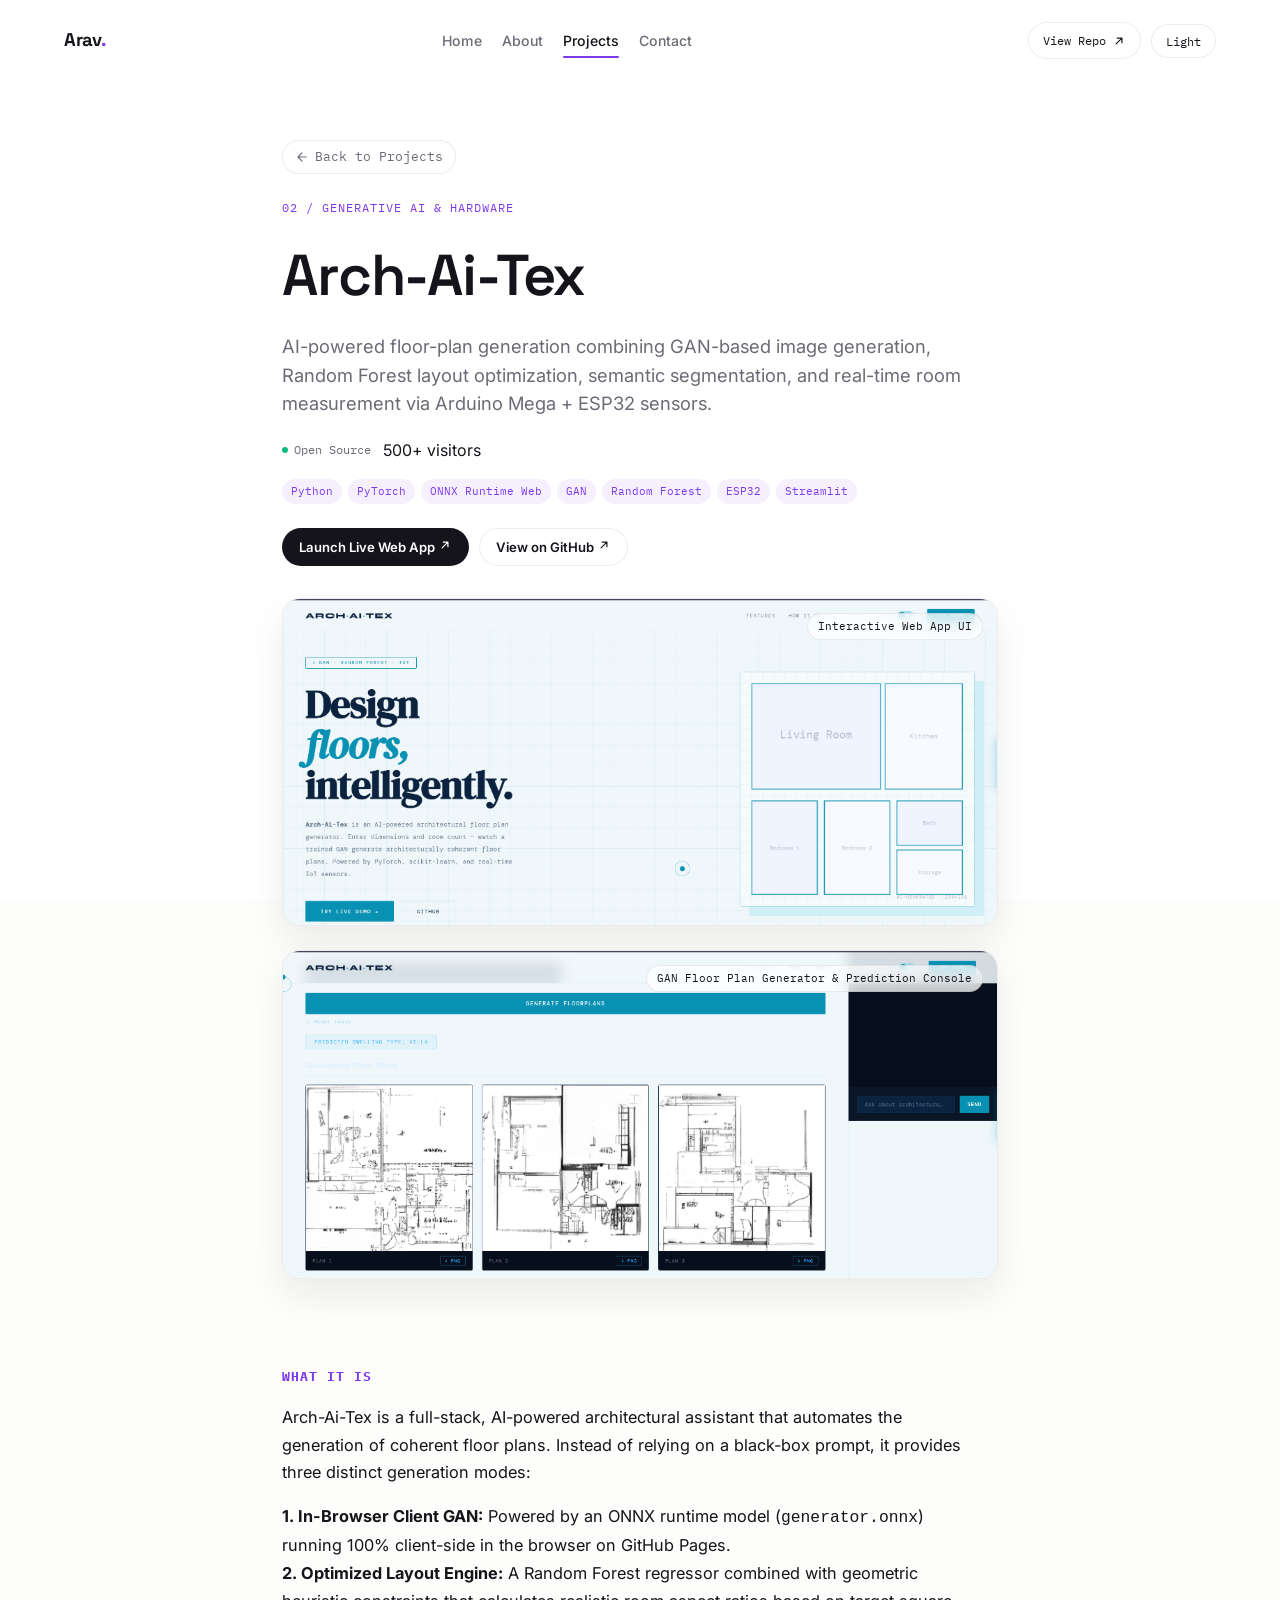
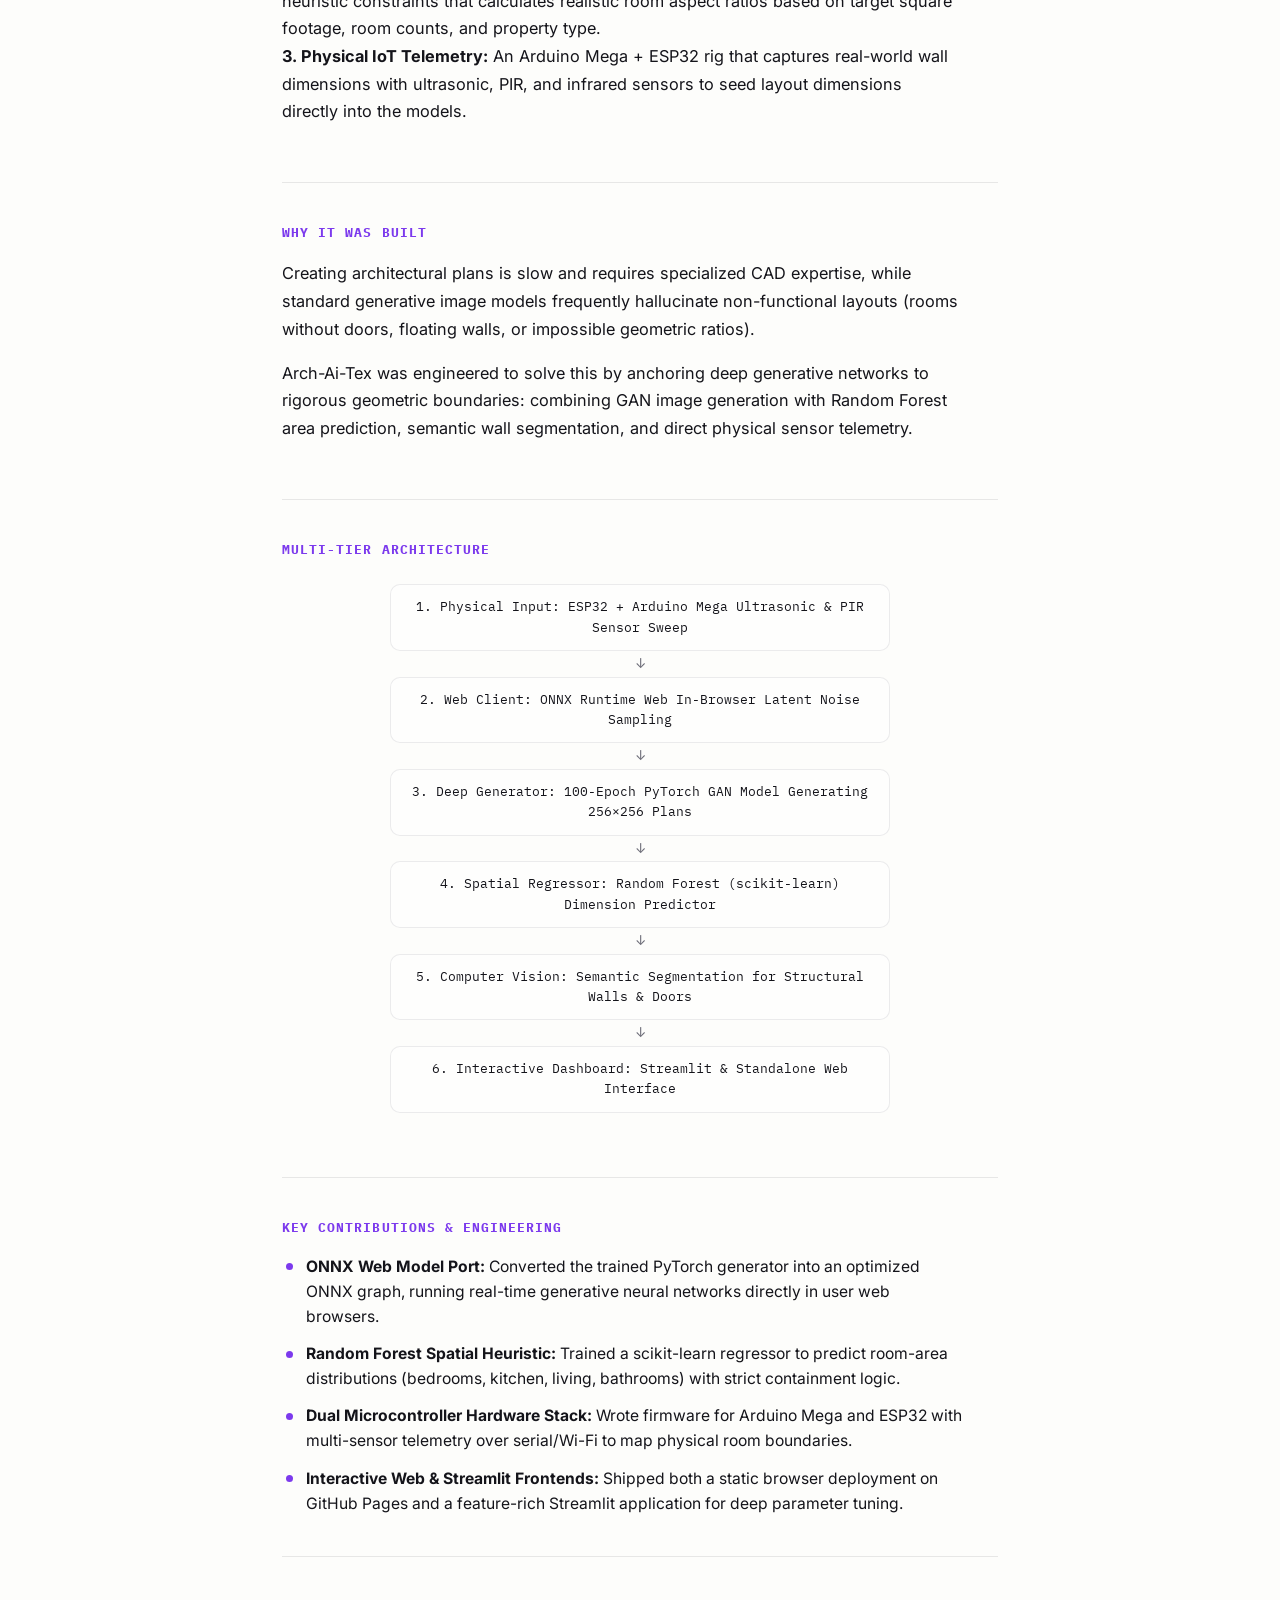
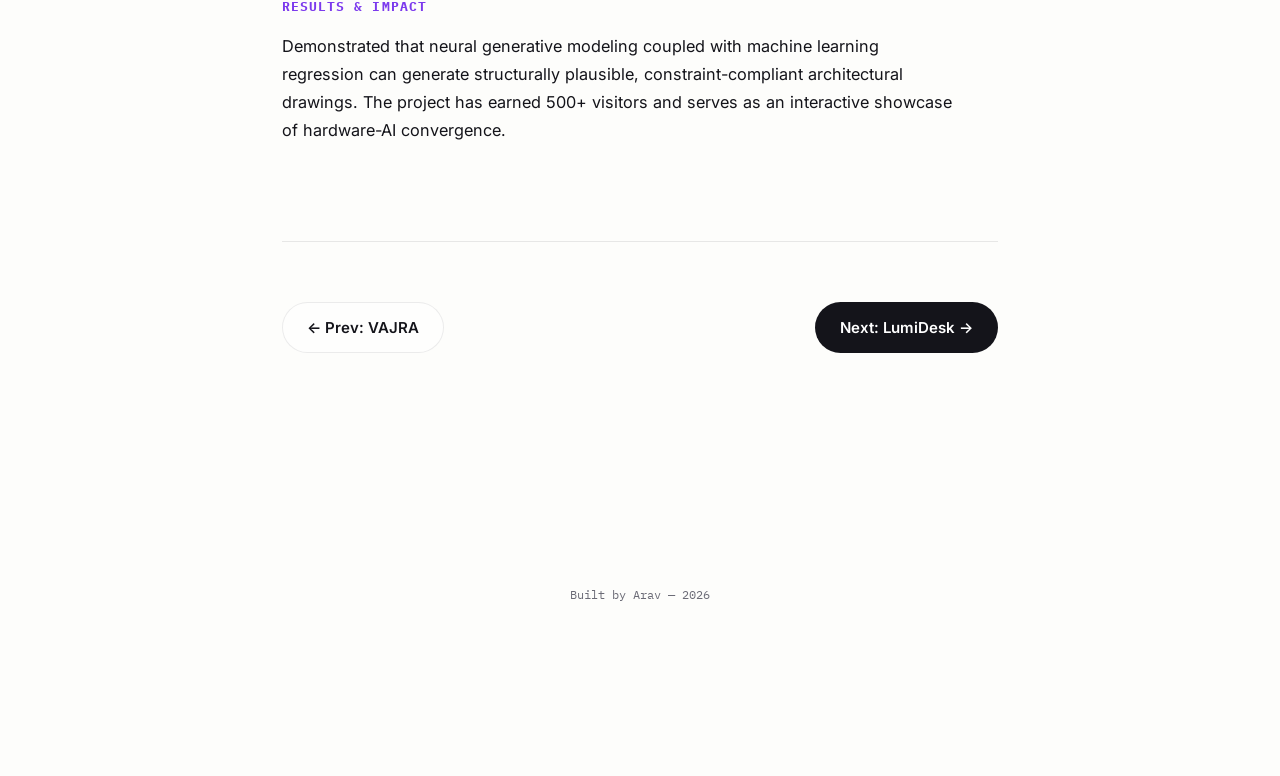
==== projects/arch-ai-tex.html @ 7f5f55a5 "Convert portfolio to multi-page architecture with dedicated case studies, VAJRA flagship, and real p" ====
<!DOCTYPE html>
<html lang="en">
<head>
<meta charset="UTF-8" />
<meta name="viewport" content="width=device-width, initial-scale=1.0" />
<title>Arch-Ai-Tex — Case Study</title>
<meta name="description" content="Arch-Ai-Tex: AI-powered architectural floor-plan generator combining ONNX browser models, PyTorch GANs, Random Forest spatial regression, and physical ESP32 + Arduino Mega sensors." />

<link rel="preconnect" href="https://fonts.googleapis.com">
<link rel="preconnect" href="https://fonts.gstatic.com" crossorigin>
<link href="https://fonts.googleapis.com/css2?family=Space+Grotesk:wght@400;500;600;700&family=Inter:wght@400;500;600&family=IBM+Plex+Mono:wght@400;500&display=swap" rel="stylesheet">
<link rel="stylesheet" href="../style.css" />

<script>
  (function () {
    try {
      var saved = localStorage.getItem("theme");
      var theme = saved || (window.matchMedia && window.matchMedia("(prefers-color-scheme: dark)").matches ? "dark" : "light");
      if (theme === "dark") document.documentElement.setAttribute("data-theme", "dark");
    } catch (err) {
      console.error("[portfolio] theme init failed:", err);
    }
  })();
</script>
</head>
<body>
  <canvas id="paintCanvas" class="paint-canvas" aria-hidden="true"></canvas>

  <header class="topbar">
    <a href="../index.html" class="brand">Arav<span class="brand-dot">.</span></a>
    <ul class="topbar-nav">
      <li><a href="../index.html">Home</a></li>
      <li><a href="../index.html#about">About</a></li>
      <li><a href="index.html" class="is-active">Projects</a></li>
      <li><a href="../index.html#contact">Contact</a></li>
    </ul>
    <div class="topbar-actions">
      <a class="topbar-cta" href="https://github.com/Aravkataria/Arch-Ai-Tex" target="_blank" rel="noopener">
        <span>View Repo</span>
        <svg width="14" height="14" viewBox="0 0 24 24" fill="none"><path d="M7 17L17 7M17 7H9M17 7V15" stroke="currentColor" stroke-width="2" stroke-linecap="round" stroke-linejoin="round"/></svg>
      </a>
      <button type="button" class="theme-toggle" id="themeToggle" aria-label="Toggle dark mode" aria-pressed="false">
        <span class="theme-toggle-label label-light">Light</span>
        <span class="theme-toggle-label label-dark">Dark</span>
      </button>
    </div>
  </header>

  <main id="top">
    <article class="section case-study-hero">
      <div class="breadcrumb-nav">
        <a href="index.html" class="breadcrumb-link">
          <svg width="14" height="14" viewBox="0 0 24 24" fill="none"><path d="M19 12H5M12 19l-7-7 7-7" stroke="currentColor" stroke-width="2" stroke-linecap="round" stroke-linejoin="round"/></svg>
          Back to Projects
        </a>
      </div>

      <p class="section-label">02 / Generative AI &amp; Hardware</p>
      <h1 class="section-title" style="font-size: clamp(2.4rem, 6vw, 3.6rem); margin-bottom: 12px;">
        Arch-Ai-Tex
      </h1>
      <p class="hero-sub" style="font-size: 1.15rem; max-width: 680px; margin-bottom: 20px;">
        AI-powered floor-plan generation combining GAN-based image generation, Random Forest layout optimization, semantic segmentation, and real-time room measurement via Arduino Mega + ESP32 sensors.
      </p>

      <div class="cs-header-meta">
        <span class="project-status" data-status="open-source">
          <span class="project-status-dot"></span>Open Source
        </span>
        <span class="project-visitors">500+ visitors</span>
        <div class="project-tags">
          <span>Python</span>
          <span>PyTorch</span>
          <span>ONNX Runtime Web</span>
          <span>GAN</span>
          <span>Random Forest</span>
          <span>ESP32</span>
          <span>Streamlit</span>
        </div>
      </div>

      <div class="cs-hero-actions">
        <a href="https://aravkataria.github.io/Arch-Ai-Tex/" target="_blank" rel="noopener" class="btn btn--primary btn--sm">
          Launch Live Web App
          <svg width="14" height="14" viewBox="0 0 24 24" fill="none"><path d="M7 17L17 7M17 7H9M17 7V15" stroke="currentColor" stroke-width="2" stroke-linecap="round" stroke-linejoin="round"/></svg>
        </a>
        <a href="https://github.com/Aravkataria/Arch-Ai-Tex" target="_blank" rel="noopener" class="btn btn--ghost btn--sm">
          View on GitHub
          <svg width="14" height="14" viewBox="0 0 24 24" fill="none"><path d="M7 17L17 7M17 7H9M17 7V15" stroke="currentColor" stroke-width="2" stroke-linecap="round" stroke-linejoin="round"/></svg>
        </a>
      </div>

      <!-- Arch-Ai-Tex Live Web App & Generator Interface -->
      <div class="cs-preview-media" style="margin-bottom: 24px;">
        <span class="cs-preview-badge">Interactive Web App UI</span>
        <img src="../assets/projects/arch-landing.png" alt="Arch-Ai-Tex Intelligent Design Landing Interface" />
      </div>

      <div class="cs-preview-media" style="margin-top: 0; margin-bottom: 48px;">
        <span class="cs-preview-badge">GAN Floor Plan Generator &amp; Prediction Console</span>
        <img src="../assets/projects/arch-generator.png" alt="Arch-Ai-Tex Multi-Plan Generative Engine with Predicted Dwelling Types" />
      </div>

      <!-- Content Sections -->
      <section class="cs-section">
        <h2 class="cs-section-title">What It Is</h2>
        <div class="cs-prose">
          <p>
            Arch-Ai-Tex is a full-stack, AI-powered architectural assistant that automates the generation of coherent floor plans. Instead of relying on a black-box prompt, it provides three distinct generation modes:
          </p>
          <p>
            <strong>1. In-Browser Client GAN:</strong> Powered by an ONNX runtime model (<code>generator.onnx</code>) running 100% client-side in the browser on GitHub Pages.<br/>
            <strong>2. Optimized Layout Engine:</strong> A Random Forest regressor combined with geometric heuristic constraints that calculates realistic room aspect ratios based on target square footage, room counts, and property type.<br/>
            <strong>3. Physical IoT Telemetry:</strong> An Arduino Mega + ESP32 rig that captures real-world wall dimensions with ultrasonic, PIR, and infrared sensors to seed layout dimensions directly into the models.
          </p>
        </div>
      </section>

      <section class="cs-section">
        <h2 class="cs-section-title">Why It Was Built</h2>
        <div class="cs-prose">
          <p>
            Creating architectural plans is slow and requires specialized CAD expertise, while standard generative image models frequently hallucinate non-functional layouts (rooms without doors, floating walls, or impossible geometric ratios).
          </p>
          <p>
            Arch-Ai-Tex was engineered to solve this by anchoring deep generative networks to rigorous geometric boundaries: combining GAN image generation with Random Forest area prediction, semantic wall segmentation, and direct physical sensor telemetry.
          </p>
        </div>
      </section>

      <section class="cs-section">
        <h2 class="cs-section-title">Multi-Tier Architecture</h2>
        <div class="pd-flow" style="max-width: 500px; margin: 24px auto;">
          <div class="pd-flow-step">1. Physical Input: ESP32 + Arduino Mega Ultrasonic &amp; PIR Sensor Sweep</div>
          <div class="pd-flow-arrow" aria-hidden="true">↓</div>
          <div class="pd-flow-step">2. Web Client: ONNX Runtime Web In-Browser Latent Noise Sampling</div>
          <div class="pd-flow-arrow" aria-hidden="true">↓</div>
          <div class="pd-flow-step">3. Deep Generator: 100-Epoch PyTorch GAN Model Generating 256×256 Plans</div>
          <div class="pd-flow-arrow" aria-hidden="true">↓</div>
          <div class="pd-flow-step">4. Spatial Regressor: Random Forest (scikit-learn) Dimension Predictor</div>
          <div class="pd-flow-arrow" aria-hidden="true">↓</div>
          <div class="pd-flow-step">5. Computer Vision: Semantic Segmentation for Structural Walls &amp; Doors</div>
          <div class="pd-flow-arrow" aria-hidden="true">↓</div>
          <div class="pd-flow-step">6. Interactive Dashboard: Streamlit &amp; Standalone Web Interface</div>
        </div>
      </section>

      <section class="cs-section">
        <h2 class="cs-section-title">Key Contributions &amp; Engineering</h2>
        <ul class="cs-key-points">
          <li><strong>ONNX Web Model Port:</strong> Converted the trained PyTorch generator into an optimized ONNX graph, running real-time generative neural networks directly in user web browsers.</li>
          <li><strong>Random Forest Spatial Heuristic:</strong> Trained a scikit-learn regressor to predict room-area distributions (bedrooms, kitchen, living, bathrooms) with strict containment logic.</li>
          <li><strong>Dual Microcontroller Hardware Stack:</strong> Wrote firmware for Arduino Mega and ESP32 with multi-sensor telemetry over serial/Wi-Fi to map physical room boundaries.</li>
          <li><strong>Interactive Web &amp; Streamlit Frontends:</strong> Shipped both a static browser deployment on GitHub Pages and a feature-rich Streamlit application for deep parameter tuning.</li>
        </ul>
      </section>

      <section class="cs-section">
        <h2 class="cs-section-title">Results &amp; Impact</h2>
        <div class="cs-prose">
          <p>
            Demonstrated that neural generative modeling coupled with machine learning regression can generate structurally plausible, constraint-compliant architectural drawings. The project has earned 500+ visitors and serves as an interactive showcase of hardware-AI convergence.
          </p>
        </div>
      </section>

      <!-- Bottom Navigation -->
      <div class="cs-footer-nav">
        <a href="vajra.html" class="btn btn--ghost">
          &larr; Prev: VAJRA
        </a>
        <a href="lumidesk.html" class="btn btn--primary">
          Next: LumiDesk &rarr;
        </a>
      </div>
    </article>

    <footer class="footer">
      <p>Built by Arav — <span id="year"></span></p>
    </footer>
  </main>

  <script src="../script.js"></script>
</body>
</html>
---- style.css ----
/* =========================================================
   TOKENS
========================================================= */
:root {
  --bg: #fdfdfb;
  --ink: #14141a;
  --ink-invert: #fff; /* text/icon color sitting on an ink-filled surface (primary btn, hovers) */
  --muted: #6b6b76;
  --placeholder: #a8a8b3;
  --line: rgba(20, 20, 26, 0.09);
  --card: rgba(255, 255, 255, 0.6);
  --card-border: rgba(20, 20, 26, 0.08);
  --shadow-rgb: 20, 20, 26; /* used inside rgba() for drop shadows */

  /* translucent white surfaces used for pills/inputs/dock at various strengths */
  --surface: rgba(255, 255, 255, 0.5);
  --surface-strong: rgba(255, 255, 255, 0.55);
  --surface-input: rgba(255, 255, 255, 0.6);
  --surface-dock: rgba(255, 255, 255, 0.72);
  --surface-solid: #fff; /* fully opaque hover state (topbar cta, contact card, focused input) */

  --violet: #7c3aed;
  --pink: #ec4899;
  --green: #10b981;
  --send-text: #06301f;
  --error-border: #e0796f;
  --error-text: #c2564a;

  --blob-violet: #b9a4f7;
  --blob-pink: #f8b4d9;
  --blob-green: #9be8c9;
  --blob-blue: #a9c7f7;
  --blob-coral: #fbc8a3;

  --radius: 18px;
  --radius-sm: 10px;

  --font-display: "Space Grotesk", ui-sans-serif, system-ui, sans-serif;
  --font-body: "Inter", ui-sans-serif, system-ui, sans-serif;
  --font-mono: "IBM Plex Mono", ui-monospace, monospace;

  --max-w: 780px;
}

/* =========================================================
   DARK MODE
   Same layout, same behavior — only the palette changes.
   Toggled by JS setting data-theme="dark" on <html> (see
   setupThemeToggle in script.js); persisted in localStorage.
========================================================= */
html[data-theme="dark"] {
  --bg: #0b0b10;
  --ink: #f1f1f5;
  --ink-invert: #0b0b10;
  --muted: #9b9ba8;
  --placeholder: #6b6b78;
  --line: rgba(255, 255, 255, 0.09);
  --card: rgba(255, 255, 255, 0.05);
  --card-border: rgba(255, 255, 255, 0.1);
  --shadow-rgb: 0, 0, 0;

  --surface: rgba(255, 255, 255, 0.06);
  --surface-strong: rgba(255, 255, 255, 0.07);
  --surface-input: rgba(255, 255, 255, 0.06);
  --surface-dock: rgba(20, 20, 26, 0.72);
  --surface-solid: #1a1a22;

  --violet: #a78bfa;
  --pink: #f472b6;
  --green: #34d399;
  --send-text: #06301f;
  --error-border: #e0796f;
  --error-text: #ff8a7a;
}

/* Smooth crossfade when the theme flips.
   Many components (buttons, cards, pills, dock icons) declare their
   own faster `transition:` list for hover effects, and that list
   often includes the same background-color/color/border-color
   properties as the crossfade below — so it silently replaced the
   slow crossfade with the fast hover speed, making theme switches
   look instant on anything with a hover state.
   Fix: keep hover transitions exactly as they are, and only during
   the ~0.8s window right after a theme toggle, add
   `theme-transitioning` to <html> (see setupThemeToggle in
   script.js). While that class is present, every element is forced
   onto the slow crossfade regardless of its own transition list;
   the class is removed right after, so hover speed elsewhere is
   completely unaffected. prefers-reduced-motion below still forces
   this to near-instant for anyone who wants that. */
*, *::before, *::after {
  transition: background-color 0.8s cubic-bezier(0.4, 0, 0.2, 1),
    border-color 0.8s cubic-bezier(0.4, 0, 0.2, 1),
    color 0.8s cubic-bezier(0.4, 0, 0.2, 1),
    box-shadow 0.8s cubic-bezier(0.4, 0, 0.2, 1),
    fill 0.8s cubic-bezier(0.4, 0, 0.2, 1),
    stroke 0.8s cubic-bezier(0.4, 0, 0.2, 1);
}

html.theme-transitioning,
html.theme-transitioning *,
html.theme-transitioning *::before,
html.theme-transitioning *::after {
  transition: background-color 0.8s cubic-bezier(0.4, 0, 0.2, 1),
    border-color 0.8s cubic-bezier(0.4, 0, 0.2, 1),
    color 0.8s cubic-bezier(0.4, 0, 0.2, 1),
    box-shadow 0.8s cubic-bezier(0.4, 0, 0.2, 1),
    fill 0.8s cubic-bezier(0.4, 0, 0.2, 1),
    stroke 0.8s cubic-bezier(0.4, 0, 0.2, 1) !important;
}

* { box-sizing: border-box; }
html { scroll-behavior: smooth; }

/* Applied to <html> while the project-detail overlay is open, to stop
   the page behind it from scrolling; removed on close (see
   setupProjectDetail in script.js). */
html.pd-scroll-lock,
html.pd-scroll-lock body {
  overflow: hidden;
}

body {
  margin: 0;
  background: var(--bg);
  color: var(--ink);
  font-family: var(--font-body);
  line-height: 1.55;
  -webkit-font-smoothing: antialiased;
  overflow-x: hidden;
}

::selection { background: var(--violet); color: var(--ink-invert); }

a { color: inherit; text-decoration: none; }

/* =========================================================
   INK-IN-WATER PAINT BACKGROUND
   A single canvas painted with fading ink blots, blurred and
   multiply-blended against the white page so colors mix like
   pigment spreading through water. Idle = plain white.
========================================================= */
.paint-canvas {
  position: fixed;
  inset: 0;
  z-index: -2;
  width: 100vw;
  height: 100vh;
  pointer-events: none;
  filter: blur(34px);
  mix-blend-mode: multiply;
  opacity: 0.9;
  will-change: filter;
  transition: opacity 0.8s cubic-bezier(0.4, 0, 0.2, 1);
}

/* The WebGL fluid sim already computes its own final color against
   white in the shader, so it skips the blur/multiply stack the 2D
   fallback needs — that stack would just smear away the fine swirl
   detail that's the reason to use it. A light saturate/contrast boost
   here just makes the ink blooms a bit easier to notice against the
   near-white page — dark mode's own filter override below replaces
   this value entirely, so it's unaffected. */
.paint-canvas--gl {
  filter: saturate(1.4) contrast(1.08);
  mix-blend-mode: normal;
  opacity: 1;
  will-change: filter;
  transition: filter 0.45s cubic-bezier(0.4, 0, 0.2, 1);
}

/* The fluid sim's shader math composites its dye as "ink absorbed from
   white paper" (see script.js), so it always renders a white base with
   colored blooms. Inverting it in dark mode turns that white base into
   near-black and keeps the color blooms vivid — same simulation, same
   physics, just recolored for a dark page. The 2D fallback instead
   switches its blend mode, since its drops are painted with alpha
   directly rather than baked against a white base. */
html[data-theme="dark"] .paint-canvas--gl {
  filter: invert(1) hue-rotate(180deg);
}
html[data-theme="dark"] .paint-canvas:not(.paint-canvas--gl) {
  mix-blend-mode: screen;
  opacity: 0.7;
}

/* =========================================================
   TOPBAR
========================================================= */
.topbar {
  position: fixed;
  top: 0; left: 0; right: 0;
  z-index: 40;
  display: flex;
  align-items: center;
  justify-content: space-between;
  padding: 22px clamp(20px, 5vw, 64px);
  backdrop-filter: blur(6px);
}

.topbar-actions {
  display: flex;
  align-items: center;
}

.brand {
  font-family: var(--font-display);
  font-weight: 700;
  font-size: 1.15rem;
  letter-spacing: -0.02em;
}
.brand-dot { color: var(--violet); }

.topbar-cta {
  display: inline-flex;
  align-items: center;
  gap: 6px;
  font-family: var(--font-mono);
  font-size: 0.78rem;
  padding: 8px 14px;
  border-radius: 999px;
  border: 1px solid var(--card-border);
  background: var(--surface-strong);
  transition: transform 0.25s ease, background 0.25s ease, border-color 0.25s ease;
}
.topbar-cta:hover {
  transform: translateY(-1px);
  background: var(--surface-solid);
  border-color: var(--violet);
}

/* =========================================================
   THEME TOGGLE
========================================================= */
.theme-toggle {
  display: inline-flex;
  align-items: center;
  justify-content: center;
  min-width: 58px;
  height: 34px;
  padding: 0 14px;
  margin-left: 10px;
  border-radius: 999px;
  border: 1px solid var(--card-border);
  background: var(--surface-strong);
  color: var(--ink);
  font-family: var(--font-mono);
  font-size: 0.78rem;
  cursor: pointer;
  transition: transform 0.25s ease, background 0.25s ease, border-color 0.25s ease, color 0.25s ease;
}
.theme-toggle:hover {
  transform: translateY(-1px);
  border-color: var(--violet);
  color: var(--violet);
}
.theme-toggle .label-dark { display: none; }
html[data-theme="dark"] .theme-toggle .label-light { display: none; }
html[data-theme="dark"] .theme-toggle .label-dark { display: inline; }

/* =========================================================
   LAYOUT / SECTIONS
========================================================= */
main {
  max-width: var(--max-w);
  margin: 0 auto;
  padding: 0 clamp(20px, 6vw, 32px);
}

.section {
  padding: 96px 0 64px;
  border-bottom: 1px solid var(--line);
}
.section:last-of-type { border-bottom: none; }

.section-label {
  font-family: var(--font-mono);
  font-size: 0.78rem;
  color: var(--violet);
  text-transform: uppercase;
  letter-spacing: 0.08em;
  margin: 0 0 14px;
}

.section-title {
  font-family: var(--font-display);
  font-size: clamp(1.6rem, 3.4vw, 2.1rem);
  font-weight: 600;
  letter-spacing: -0.02em;
  margin: 0 0 32px;
}

/* =========================================================
   HERO
========================================================= */
.hero {
  padding-top: 148px;
  border-bottom: 1px solid var(--line);
}

.eyebrow {
  font-family: var(--font-mono);
  font-size: 0.85rem;
  color: var(--muted);
  margin: 0 0 20px;
}

.hero-title {
  font-family: var(--font-display);
  font-weight: 700;
  font-size: clamp(2.4rem, 7vw, 4.2rem);
  line-height: 1.06;
  letter-spacing: -0.03em;
  margin: 0 0 24px;
}

.ink-accent { color: var(--violet); }
.hero-italic {
  font-style: italic;
  font-weight: 500;
  color: var(--pink);
}

.hero-sub {
  max-width: 560px;
  font-size: 1.05rem;
  color: var(--muted);
  margin: 0 0 36px;
}

.hero-actions {
  display: flex;
  gap: 14px;
  flex-wrap: wrap;
  margin-bottom: 40px;
}

.btn {
  font-family: var(--font-body);
  font-weight: 600;
  font-size: 0.94rem;
  padding: 13px 24px;
  border-radius: 999px;
  transition: transform 0.25s ease, box-shadow 0.25s ease, background 0.25s ease, color 0.25s ease;
  border: 1px solid transparent;
}
.btn--primary {
  background: var(--ink);
  color: var(--ink-invert);
}
.btn--primary:hover {
  transform: translateY(-2px);
  box-shadow: 0 10px 24px rgba(var(--shadow-rgb), 0.22);
}
.btn--ghost {
  border-color: var(--card-border);
  background: var(--surface);
  color: var(--ink);
}
.btn--ghost:hover {
  transform: translateY(-2px);
  border-color: var(--violet);
  color: var(--violet);
}

.social-row {
  display: flex;
  gap: 12px;
}
.social-icon {
  display: inline-flex;
  align-items: center;
  justify-content: center;
  width: 40px;
  height: 40px;
  border-radius: 50%;
  border: 1px solid var(--card-border);
  background: var(--surface);
  color: var(--ink);
  transition: transform 0.25s ease, background 0.25s ease, color 0.25s ease;
}
.social-icon:hover {
  transform: translateY(-2px);
  background: var(--ink);
  color: var(--ink-invert);
}

/* =========================================================
   ABOUT
========================================================= */
.about-grid {
  display: grid;
  grid-template-columns: 1.3fr 1fr;
  gap: 48px;
}

.about-lead {
  font-size: 1.05rem;
  color: var(--ink);
  margin: 0;
}

.about-facts {
  list-style: none;
  margin: 0;
  padding: 0;
  display: flex;
  flex-direction: column;
  gap: 14px;
  font-size: 0.92rem;
}
.about-facts li {
  display: flex;
  flex-direction: column;
  gap: 3px;
  padding-bottom: 12px;
  border-bottom: 1px solid var(--line);
}
.about-facts li span {
  font-family: var(--font-mono);
  font-size: 0.72rem;
  color: var(--muted);
  text-transform: uppercase;
  letter-spacing: 0.06em;
}

/* =========================================================
   PROJECTS
========================================================= */
.project-grid {
  display: grid;
  grid-template-columns: repeat(2, 1fr);
  gap: 18px;
}

.project-card {
  position: relative;
  display: flex;
  flex-direction: column;
  gap: 12px;
  padding: 24px;
  border-radius: var(--radius);
  border: 1px solid var(--card-border);
  background: var(--card);
  backdrop-filter: blur(10px);
  transition: transform 0.3s ease, box-shadow 0.3s ease, border-color 0.3s ease;
}
.project-card:hover {
  transform: translateY(-4px);
  box-shadow: 0 18px 40px rgba(var(--shadow-rgb), 0.1);
  border-color: var(--violet);
}
.project-card:focus-visible {
  outline: 2px solid var(--violet);
  outline-offset: 3px;
}
.project-card:active { transform: translateY(-1px); }

.project-card-top {
  display: flex;
  align-items: flex-start;
  justify-content: space-between;
  gap: 10px;
}

.project-card h3 {
  font-family: var(--font-display);
  font-size: 1.08rem;
  margin: 0;
  letter-spacing: -0.01em;
}

.project-card-link {
  flex-shrink: 0;
  display: inline-flex;
  align-items: center;
  justify-content: center;
  width: 30px;
  height: 30px;
  border-radius: 50%;
  border: 1px solid var(--card-border);
  color: var(--muted);
  transition: all 0.25s ease;
}
.project-card:hover .project-card-link {
  border-color: var(--violet);
  color: var(--violet);
}

.project-card p {
  margin: 0;
  font-size: 0.92rem;
  color: var(--muted);
  flex-grow: 1;
}

.project-tags {
  display: flex;
  flex-wrap: wrap;
  gap: 6px;
  margin-top: 4px;
}
.project-tags span {
  font-family: var(--font-mono);
  font-size: 0.68rem;
  padding: 4px 9px;
  border-radius: 999px;
  background: rgba(124, 58, 237, 0.08);
  color: var(--violet);
}

/* Status badge + Try Demo — shown on the card itself, before the
   detail window is ever opened. Reused verbatim inside the detail
   header so the badge language stays consistent in both places. */
.project-card-meta {
  display: flex;
  flex-direction: column;
  align-items: flex-start;
  gap: 10px;
}

.project-card-meta-info {
  display: flex;
  align-items: center;
  flex-wrap: wrap;
  gap: 10px;
}

.project-status {
  display: inline-flex;
  align-items: center;
  gap: 6px;
  font-family: var(--font-mono);
  font-size: 0.72rem;
  color: var(--muted);
}
.project-status-dot {
  width: 6px;
  height: 6px;
  border-radius: 50%;
  background: var(--muted);
  flex-shrink: 0;
}
.project-status[data-status="open-source"] .project-status-dot { background: var(--green); }
.project-status[data-status="in-development"] .project-status-dot { background: var(--pink); }
.project-status[data-status="research"] .project-status-dot { background: var(--violet); }

.project-demo-btn {
  flex-shrink: 0;
  display: inline-flex;
  align-items: center;
  gap: 5px;
  font-family: var(--font-mono);
  font-size: 0.72rem;
  padding: 5px 11px;
  border-radius: 999px;
  border: 1px solid var(--card-border);
  background: var(--surface);
  color: var(--ink);
  transition: transform 0.25s ease, border-color 0.25s ease, color 0.25s ease, background 0.25s ease;
}
.project-demo-btn:hover {
  transform: translateY(-1px);
  border-color: var(--violet);
  color: var(--violet);
  background: var(--surface-solid);
}
.project-demo-btn:focus-visible {
  outline: 2px solid var(--violet);
  outline-offset: 2px;
}

/* =========================================================
   SKILLS
========================================================= */
.skills-cloud {
  display: flex;
  flex-wrap: wrap;
  gap: 10px;
}
.skill-pill {
  font-family: var(--font-mono);
  font-size: 0.85rem;
  padding: 10px 18px;
  border-radius: 999px;
  border: 1px solid var(--card-border);
  background: var(--surface-strong);
  transition: transform 0.25s ease, background 0.25s ease, color 0.25s ease, border-color 0.25s ease;
}
.skill-pill:hover {
  transform: translateY(-2px) rotate(-1deg);
  background: var(--ink);
  color: var(--ink-invert);
  border-color: var(--ink);
}

/* =========================================================
   CONTACT
========================================================= */
.contact-sub {
  color: var(--muted);
  margin: -16px 0 32px;
  max-width: 480px;
}

.contact-grid {
  display: grid;
  gap: 12px;
}

.contact-card {
  display: flex;
  align-items: center;
  justify-content: space-between;
  padding: 20px 22px;
  border-radius: var(--radius-sm);
  border: 1px solid var(--card-border);
  background: var(--card);
  transition: transform 0.25s ease, border-color 0.25s ease, background 0.25s ease;
}
.contact-card:hover {
  transform: translateX(4px);
  border-color: var(--violet);
  background: var(--surface-solid);
}
.contact-card-label {
  font-family: var(--font-mono);
  font-size: 0.72rem;
  color: var(--muted);
  text-transform: uppercase;
  letter-spacing: 0.06em;
}
.contact-card-value {
  font-family: var(--font-display);
  font-weight: 600;
  font-size: 1rem;
}

/* =========================================================
   MESSAGE FORM
========================================================= */
.message-form {
  margin-top: 18px;
  padding: 28px;
  border-radius: var(--radius);
  border: 1px solid var(--card-border);
  background: var(--card);
  backdrop-filter: blur(10px);
  display: flex;
  flex-direction: column;
  gap: 20px;
}

.field {
  display: flex;
  flex-direction: column;
  gap: 8px;
}

.field label {
  font-family: var(--font-mono);
  font-size: 0.72rem;
  text-transform: uppercase;
  letter-spacing: 0.08em;
  color: var(--muted);
}

.field .required {
  color: var(--green);
}

.field input,
.field textarea {
  font-family: var(--font-body);
  font-size: 0.95rem;
  color: var(--ink);
  background: var(--surface-input);
  border: 1px solid var(--card-border);
  border-radius: var(--radius-sm);
  padding: 12px 14px;
  resize: vertical;
  transition: border-color 0.25s ease, background 0.25s ease;
}
.field input::placeholder,
.field textarea::placeholder {
  color: var(--placeholder);
}
.field input:focus,
.field textarea:focus {
  outline: none;
  border-color: var(--violet);
  background: var(--surface-solid);
}
.field input:invalid:not(:placeholder-shown),
.field textarea:invalid:not(:placeholder-shown) {
  border-color: var(--error-border);
}

.hp-field {
  position: absolute;
  left: -9999px;
  width: 1px;
  height: 1px;
  opacity: 0;
  pointer-events: none;
}

.message-form-footer {
  display: flex;
  align-items: center;
  justify-content: space-between;
  gap: 16px;
  flex-wrap: wrap;
}

.form-note {
  font-family: var(--font-mono);
  font-size: 0.75rem;
  color: var(--muted);
}

.btn--send {
  display: inline-flex;
  align-items: center;
  gap: 8px;
  background: var(--green);
  color: var(--send-text);
}
.btn--send:hover {
  transform: translateY(-2px);
  box-shadow: 0 10px 24px rgba(16, 185, 129, 0.35);
}
.btn--send:disabled {
  opacity: 0.6;
  cursor: not-allowed;
  transform: none;
  box-shadow: none;
}

.form-status {
  margin: 0;
  font-family: var(--font-mono);
  font-size: 0.82rem;
  min-height: 1.2em;
}
.form-status[data-state="success"] { color: var(--green); }
.form-status[data-state="error"] { color: var(--error-text); }

/* =========================================================
   FOOTER
========================================================= */
.footer {
  padding: 40px 0 160px;
  text-align: center;
  font-family: var(--font-mono);
  font-size: 0.78rem;
  color: var(--muted);
}

/* =========================================================
   DOCK NAV
========================================================= */
.dock {
  position: fixed;
  bottom: 22px;
  left: 50%;
  transform: translateX(-50%);
  z-index: 50;
  display: flex;
  gap: 4px;
  padding: 8px;
  border-radius: 999px;
  background: var(--surface-dock);
  border: 1px solid var(--card-border);
  backdrop-filter: blur(14px);
  box-shadow: 0 12px 32px rgba(var(--shadow-rgb), 0.12);
}

.dock-item {
  display: flex;
  align-items: center;
  gap: 6px;
  padding: 10px 14px;
  border-radius: 999px;
  font-family: var(--font-body);
  font-weight: 600;
  font-size: 0.82rem;
  color: var(--muted);
  transition: background 0.25s ease, color 0.25s ease;
}
.dock-item span {
  max-width: 0;
  overflow: hidden;
  white-space: nowrap;
  transition: max-width 0.3s ease;
}
.dock-item:hover span,
.dock-item.is-active span {
  max-width: 80px;
}
.dock-item:hover,
.dock-item.is-active {
  background: var(--ink);
  color: var(--ink-invert);
}

/* =========================================================
   PROJECT DETAIL OVERLAY
   Custom case-study panel opened from a project card. Uses the same
   surfaces/blur/radius/font language as the rest of the site (see
   .message-form, .project-card) rather than a generic modal look.
   The WebGL fluid background keeps running underneath — this only
   layers translucent surfaces + blur on top of it.
========================================================= */
.pd-overlay {
  position: fixed;
  inset: 0;
  z-index: 200;
  display: grid;
  place-items: center;
  padding: clamp(16px, 4vw, 48px);
  pointer-events: none;
  opacity: 0;
  transition: opacity 0.32s cubic-bezier(0.4, 0, 0.2, 1);
}
.pd-overlay.is-open {
  pointer-events: auto;
  opacity: 1;
}

.pd-backdrop {
  position: absolute;
  inset: 0;
  background: rgba(var(--shadow-rgb), 0.32);
  backdrop-filter: blur(12px);
  -webkit-backdrop-filter: blur(12px);
}
html[data-theme="dark"] .pd-backdrop {
  background: rgba(0, 0, 0, 0.55);
}

/* Panel surface — same glass-card recipe used everywhere else on
   the site (project cards, skill pills): var(--card) + blur(10px).
   Matching it exactly (not a stronger/different blur) is what makes
   the window read as the same material as the rest of the page. */
.pd-panel {
  position: relative;
  width: min(94vw, 760px);
  max-height: min(86vh, 880px);
  border-radius: var(--radius);
  border: 1px solid var(--card-border);
  background: var(--card);
  backdrop-filter: blur(4px);
  -webkit-backdrop-filter: blur(4px);
  box-shadow: 0 40px 90px rgba(var(--shadow-rgb), 0.28);
  overflow: hidden;
  opacity: 0;
  transition: transform 0.45s cubic-bezier(0.16, 1, 0.3, 1), opacity 0.32s ease;
}
.pd-overlay.is-open .pd-panel {
  opacity: 1;
}
/* Light mode's --card tint (0.6 opacity white) was the main thing
   washing out the fluid behind the panel — dial it back further here,
   specifically for light mode. Dark mode keeps the blur it already
   had (its --card tint is only 0.05 opacity, so it wasn't the issue). */
html:not([data-theme="dark"]) .pd-panel {
  background: rgba(255, 255, 255, 0.4);
}
html[data-theme="dark"] .pd-panel {
  backdrop-filter: blur(6px);
  -webkit-backdrop-filter: blur(6px);
}

/* Applied only while the open/close FLIP morph is actively animating
   the panel's transform (see script.js). backdrop-filter and a large
   box-shadow both have to be recomputed every frame on an element
   whose size is changing via scale() — that's the main cost behind a
   scale animation feeling laggy, especially layered over the WebGL
   fluid background. Dropping them just for the ~0.4s of motion and
   restoring them at rest keeps the same resting look at a fraction
   of the per-frame cost. */
.pd-panel--morphing {
  backdrop-filter: none !important;
  -webkit-backdrop-filter: none !important;
  box-shadow: none !important;
  will-change: transform, opacity;
}

.pd-close {
  position: absolute;
  top: 18px;
  right: 18px;
  z-index: 2;
  display: inline-flex;
  align-items: center;
  justify-content: center;
  width: 36px;
  height: 36px;
  border-radius: 50%;
  border: 1px solid var(--card-border);
  background: var(--surface-strong);
  backdrop-filter: blur(10px);
  color: var(--muted);
  cursor: pointer;
  transition: transform 0.25s ease, background 0.25s ease, color 0.25s ease, border-color 0.25s ease;
}
.pd-close:hover {
  transform: rotate(90deg);
  border-color: var(--violet);
  color: var(--violet);
}
.pd-close:focus-visible {
  outline: 2px solid var(--violet);
  outline-offset: 2px;
}

.pd-scroll {
  max-height: min(86vh, 880px);
  overflow-y: auto;
  overscroll-behavior: contain;
  padding: 52px clamp(24px, 5vw, 56px) 48px;
  -webkit-overflow-scrolling: touch;
  border-radius: inherit;
  scrollbar-width: thin;
  scrollbar-color: var(--card-border) transparent;
}
.pd-scroll::-webkit-scrollbar {
  width: 8px;
}
.pd-scroll::-webkit-scrollbar-track {
  background: transparent;
}
.pd-scroll::-webkit-scrollbar-thumb {
  background: var(--card-border);
  border-radius: 999px;
}
.pd-scroll::-webkit-scrollbar-thumb:hover {
  background: var(--muted);
}

.pd-header { margin-bottom: 8px; }
.pd-title {
  font-family: var(--font-display);
  font-weight: 700;
  font-size: clamp(1.7rem, 3.6vw, 2.3rem);
  letter-spacing: -0.02em;
  margin: 0 0 12px;
  padding-right: 44px;
}
.pd-desc {
  color: var(--ink);
  font-size: 1rem;
  max-width: 600px;
  margin: 0 0 18px;
}
.pd-meta {
  display: flex;
  align-items: center;
  flex-wrap: wrap;
  gap: 14px;
  padding-bottom: 28px;
  border-bottom: 1px solid var(--line);
}
.pd-tech {
  display: flex;
  flex-wrap: wrap;
  gap: 6px;
}
.pd-tech span {
  font-family: var(--font-mono);
  font-size: 0.7rem;
  padding: 4px 10px;
  border-radius: 999px;
  background: rgba(124, 58, 237, 0.08);
  color: var(--violet);
}

.pd-section {
  padding: 30px 0;
  border-bottom: 1px solid var(--line);
  will-change: transform, opacity;
}
.pd-section:last-of-type { border-bottom: none; }

.pd-eyebrow {
  font-family: var(--font-mono);
  font-size: 0.76rem;
  color: var(--violet);
  text-transform: uppercase;
  letter-spacing: 0.08em;
  margin: 0 0 12px;
}
.pd-body {
  font-size: 0.98rem;
  color: var(--ink);
  max-width: 620px;
  margin: 0;
}
.pd-body p + p { margin-top: 10px; }

.pd-list {
  list-style: none;
  margin: 0;
  padding: 0;
  display: flex;
  flex-direction: column;
  gap: 10px;
  max-width: 620px;
}
.pd-list li {
  position: relative;
  padding-left: 20px;
  font-size: 0.95rem;
}
.pd-list li::before {
  content: "";
  position: absolute;
  left: 0;
  top: 0.55em;
  width: 6px;
  height: 6px;
  border-radius: 50%;
  background: var(--violet);
}

.pd-flow {
  display: flex;
  flex-direction: column;
  align-items: center;
  max-width: 420px;
  margin: 0 auto;
}
.pd-flow-step {
  width: 100%;
  text-align: center;
  padding: 12px 16px;
  border-radius: var(--radius-sm);
  border: 1px solid var(--card-border);
  background: var(--card);
  font-family: var(--font-mono);
  font-size: 0.82rem;
}
.pd-flow-arrow {
  color: var(--muted);
  font-size: 0.85rem;
  line-height: 1;
  padding: 6px 0;
}

.pd-actions {
  display: flex;
  flex-wrap: wrap;
  gap: 12px;
  padding-top: 32px;
}
.pd-actions .btn {
  display: inline-flex;
  align-items: center;
  gap: 7px;
}

/* Scroll-linked motion (see setupProjectDetailScrollMotion in
   script.js): opacity/translate are recalculated every frame from
   the live scroll position, so they're set with plain inline styles
   and deliberately have NO transition here — a transition on top of
   an already-continuous per-frame value fights it and reads as lag
   rather than smooth motion. */

/* =========================================================
   RESPONSIVE
========================================================= */
@media (max-width: 720px) {
  .about-grid { grid-template-columns: 1fr; gap: 28px; }
  .project-grid { grid-template-columns: 1fr; }
  .dock-item span { display: none; }
  .dock { gap: 2px; }
  .topbar-cta span { display: none; }
  .hero { padding-top: 120px; }
  .footer { padding-bottom: 120px; }

  .pd-overlay { padding: 0; }
  .pd-panel {
    width: 100vw;
    max-height: 100vh;
    height: 100vh;
    border-radius: 0;
    border-left: none;
    border-right: none;
  }
  .pd-scroll { max-height: 100vh; padding: 44px 20px 40px; }
  .pd-title { padding-right: 40px; }
}

/* =========================================================
   ACCESSIBILITY
========================================================= */
a:focus-visible,
button:focus-visible {
  outline: 2px solid var(--violet);
  outline-offset: 3px;
}

@media (prefers-reduced-motion: reduce) {
  html { scroll-behavior: auto; }
  .blob { transition: none !important; }
  * { animation-duration: 0.001ms !important; animation-iteration-count: 1 !important; transition-duration: 0.001ms !important; }

  .pd-panel { transform: none !important; }
  .pd-section { opacity: 1 !important; transform: none !important; }
}

/* =========================================================
   MULTI-PAGE NAVIGATION & CASE STUDY EXTENSIONS
========================================================= */
.topbar-nav {
  display: flex;
  align-items: center;
  gap: 20px;
  list-style: none;
  margin: 0;
  padding: 0;
}
.topbar-nav a {
  font-family: var(--font-body);
  font-size: 0.88rem;
  font-weight: 500;
  color: var(--muted);
  transition: color 0.25s ease;
  position: relative;
  padding: 6px 0;
  display: inline-block;
}
.topbar-nav a::after {
  content: "";
  position: absolute;
  bottom: 0;
  left: 50%;
  width: 100%;
  height: 2px;
  background: var(--violet);
  border-radius: 2px;
  transform: translateX(-50%) scaleX(0);
  transform-origin: center;
  transition: transform 0.28s cubic-bezier(0.4, 0, 0.2, 1), background-color 0.2s ease;
}
.topbar-nav a:hover {
  color: var(--ink);
}
.topbar-nav a:hover::after {
  transform: translateX(-50%) scaleX(1);
}
.topbar-nav a.is-active {
  color: var(--ink);
}
.topbar-nav a.is-active::after {
  transform: translateX(-50%) scaleX(1);
}

/* Projects grid extension & actions */
.section-cta-row {
  margin-top: 36px;
  display: flex;
  justify-content: center;
}
.project-card-actions {
  display: flex;
  align-items: center;
  justify-content: space-between;
  gap: 8px;
  margin-top: 14px;
  padding-top: 12px;
  border-top: 1px solid var(--line);
}
.project-cs-link {
  font-family: var(--font-mono);
  font-size: 0.76rem;
  color: var(--violet);
  display: inline-flex;
  align-items: center;
  gap: 4px;
  font-weight: 500;
  transition: transform 0.2s ease;
}
.project-card:hover .project-cs-link {
  transform: translateX(3px);
}

/* Dedicated Case Study Page Styles */
.case-study-hero {
  padding-top: 140px;
  padding-bottom: 40px;
}
.breadcrumb-nav {
  margin-bottom: 24px;
}
.breadcrumb-link {
  display: inline-flex;
  align-items: center;
  gap: 6px;
  font-family: var(--font-mono);
  font-size: 0.8rem;
  color: var(--muted);
  padding: 6px 12px;
  background: var(--surface-strong);
  border: 1px solid var(--card-border);
  border-radius: 999px;
  transition: all 0.2s ease;
}
.breadcrumb-link:hover {
  color: var(--violet);
  border-color: var(--violet);
  transform: translateX(-2px);
}

.cs-header-meta {
  display: flex;
  align-items: center;
  flex-wrap: wrap;
  gap: 12px;
  margin: 16px 0 24px;
}

.cs-preview-media {
  margin: 32px 0 48px;
  border-radius: var(--radius);
  border: 1px solid var(--card-border);
  background: var(--card);
  backdrop-filter: blur(10px);
  overflow: hidden;
  box-shadow: 0 16px 36px rgba(var(--shadow-rgb), 0.08);
  position: relative;
}
.cs-preview-media img {
  width: 100%;
  max-height: 440px;
  object-fit: cover;
  display: block;
}
.cs-preview-media-placeholder {
  min-height: 260px;
  display: flex;
  flex-direction: column;
  align-items: center;
  justify-content: center;
  padding: 40px 20px;
  text-align: center;
  background: repeating-linear-gradient(
    45deg,
    rgba(124, 58, 237, 0.03),
    rgba(124, 58, 237, 0.03) 12px,
    transparent 12px,
    transparent 24px
  );
}
.cs-preview-media-placeholder svg {
  color: var(--violet);
  opacity: 0.6;
  margin-bottom: 12px;
}
.cs-preview-media-placeholder p {
  margin: 0;
  font-family: var(--font-mono);
  font-size: 0.85rem;
  color: var(--muted);
}
.cs-preview-badge {
  position: absolute;
  top: 14px;
  right: 14px;
  font-family: var(--font-mono);
  font-size: 0.7rem;
  padding: 4px 10px;
  border-radius: 999px;
  background: var(--surface-dock);
  border: 1px solid var(--card-border);
  backdrop-filter: blur(8px);
  color: var(--ink);
}

.cs-section {
  padding: 40px 0;
  border-bottom: 1px solid var(--line);
}
.cs-section:last-of-type {
  border-bottom: none;
}
.cs-section-title {
  font-family: var(--font-mono);
  font-size: 0.82rem;
  color: var(--violet);
  text-transform: uppercase;
  letter-spacing: 0.08em;
  margin: 0 0 16px;
}
.cs-prose {
  font-size: 1.02rem;
  line-height: 1.7;
  color: var(--ink);
  max-width: 680px;
}
.cs-prose p + p {
  margin-top: 14px;
}

.cs-key-points {
  list-style: none;
  padding: 0;
  margin: 0;
  display: grid;
  gap: 12px;
  max-width: 680px;
}
.cs-key-points li {
  position: relative;
  padding-left: 24px;
  font-size: 0.98rem;
  line-height: 1.6;
}
.cs-key-points li::before {
  content: "";
  position: absolute;
  left: 4px;
  top: 0.6em;
  width: 7px;
  height: 7px;
  border-radius: 50%;
  background: var(--violet);
}

.cs-footer-nav {
  padding: 60px 0 140px;
  display: flex;
  justify-content: space-between;
  align-items: center;
  gap: 16px;
  flex-wrap: wrap;
  border-top: 1px solid var(--line);
  margin-top: 40px;
}

@media (max-width: 720px) {
  .topbar-nav { display: none; }
  .cs-preview-media img { max-height: 280px; }
  .cs-preview-media-placeholder { min-height: 180px; }
  .case-study-hero { padding-top: 110px; }
}

/* Center odd cards without expanding their width beyond normal cards */
.project-grid {
  justify-content: center;
}
.project-grid > .project-card:last-child:nth-child(odd) {
  grid-column: 1 / -1;
  justify-self: center;
  width: 100%;
  max-width: calc(50% - 9px);
}

/* Compact Case Study Action Buttons */
.cs-hero-actions {
  display: flex;
  gap: 10px;
  flex-wrap: wrap;
  margin-top: 20px;
  margin-bottom: 24px;
}
.btn--sm {
  font-size: 0.82rem;
  padding: 8px 16px;
  gap: 6px;
}
@media (max-width: 720px) {
  .project-grid > .project-card:last-child:nth-child(odd) {
    max-width: 100%;
    grid-column: auto;
  }
}
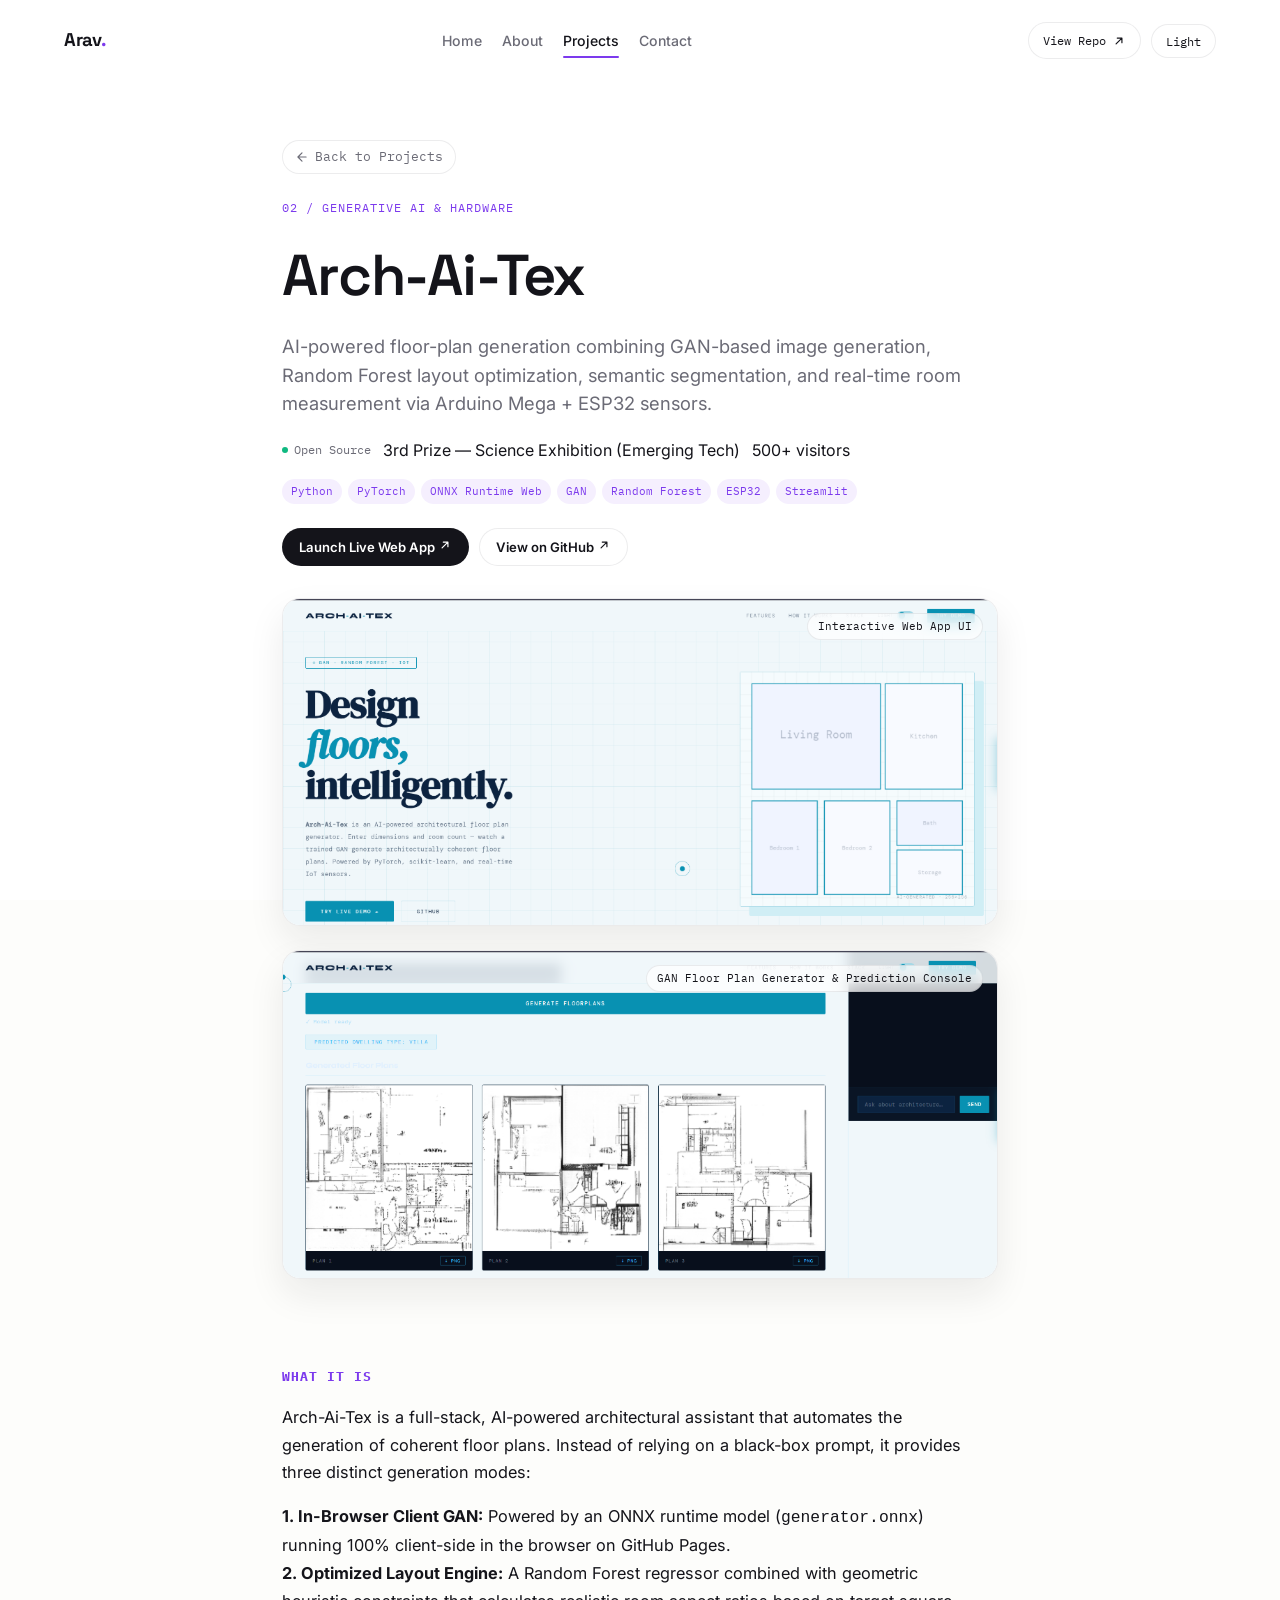
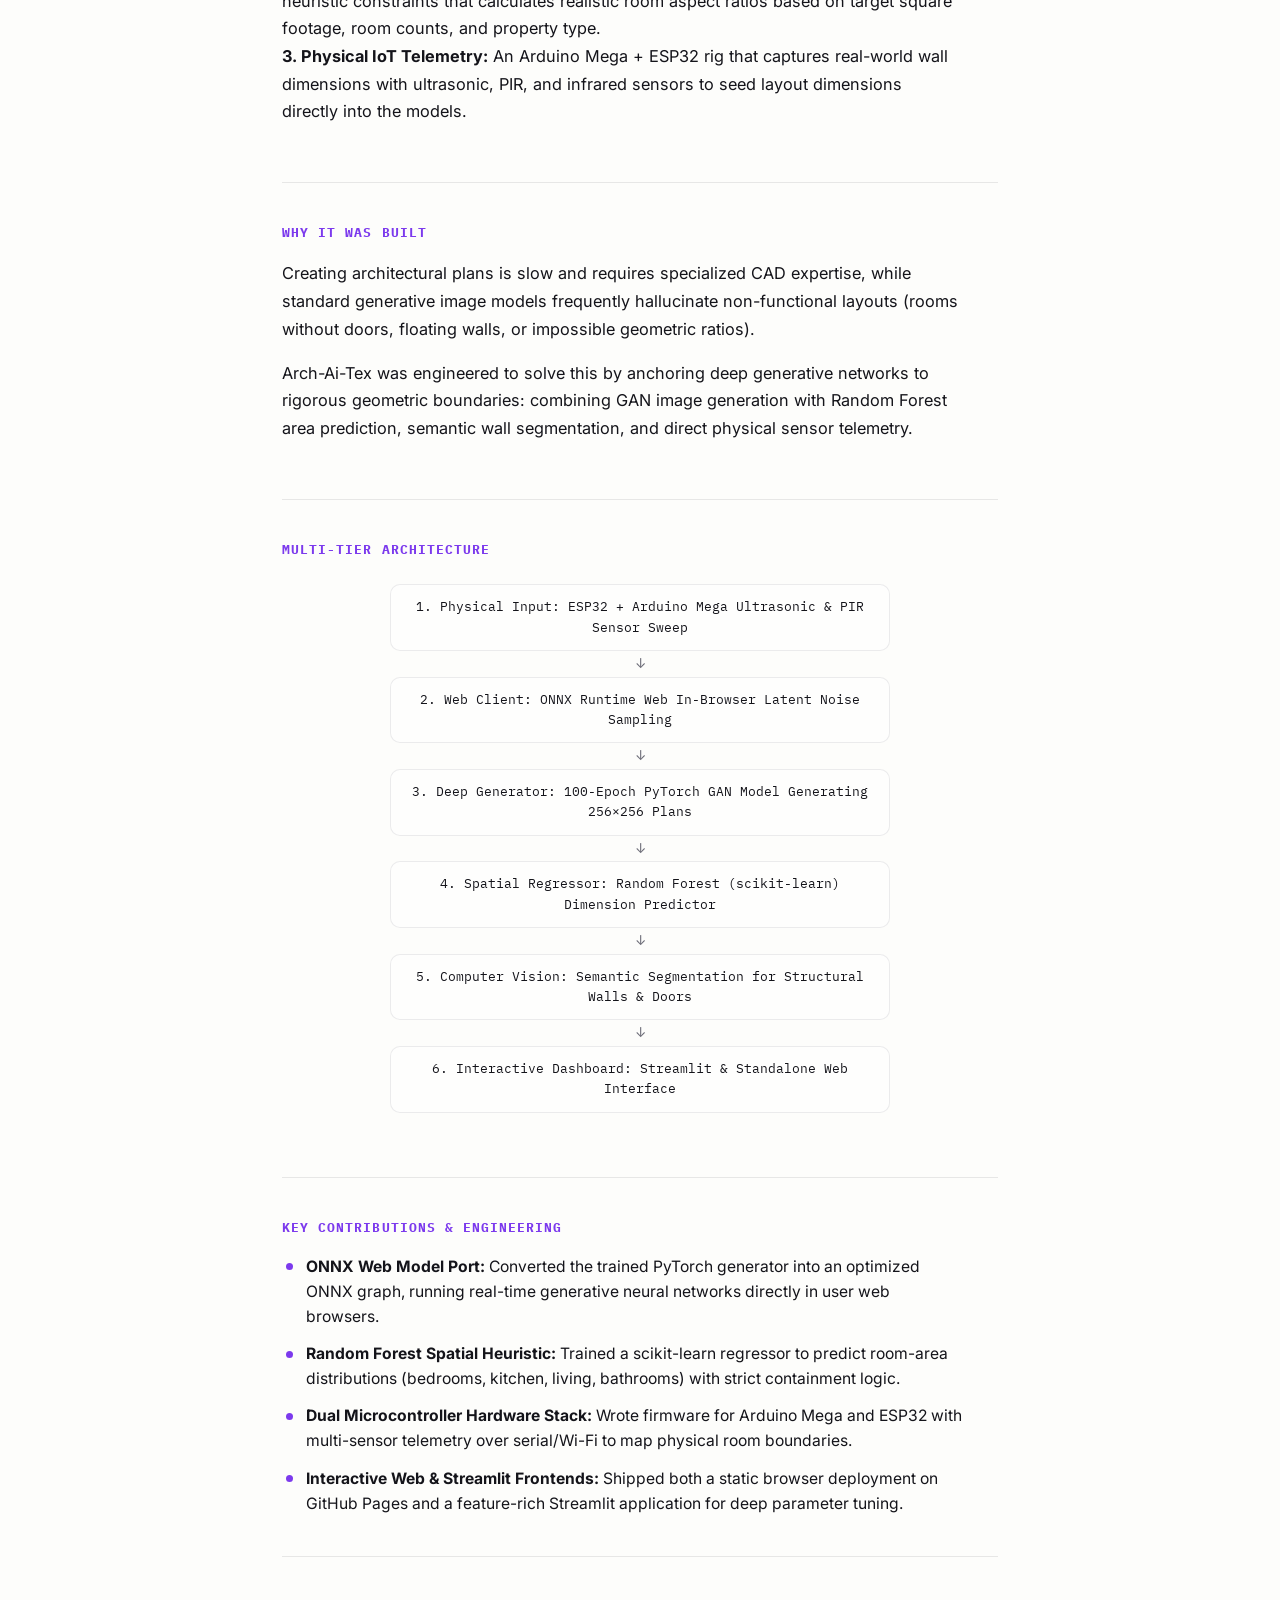
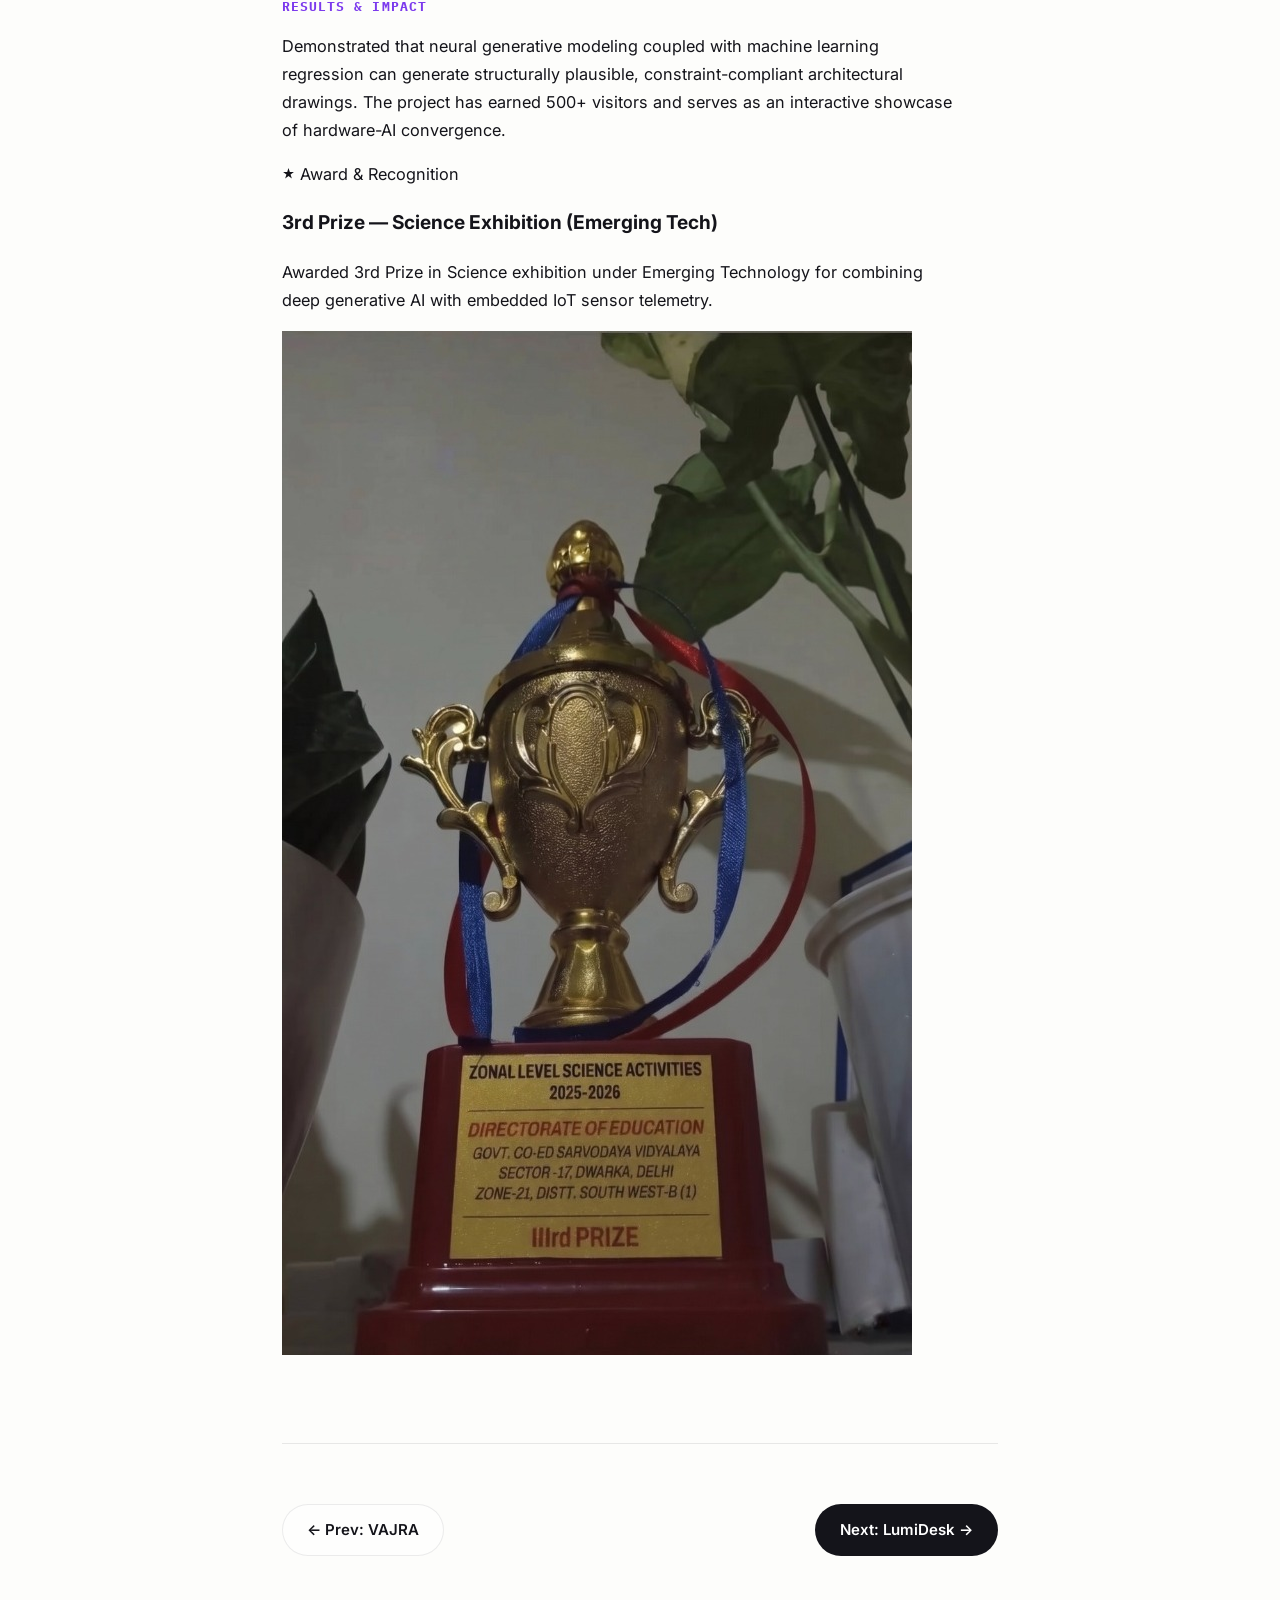
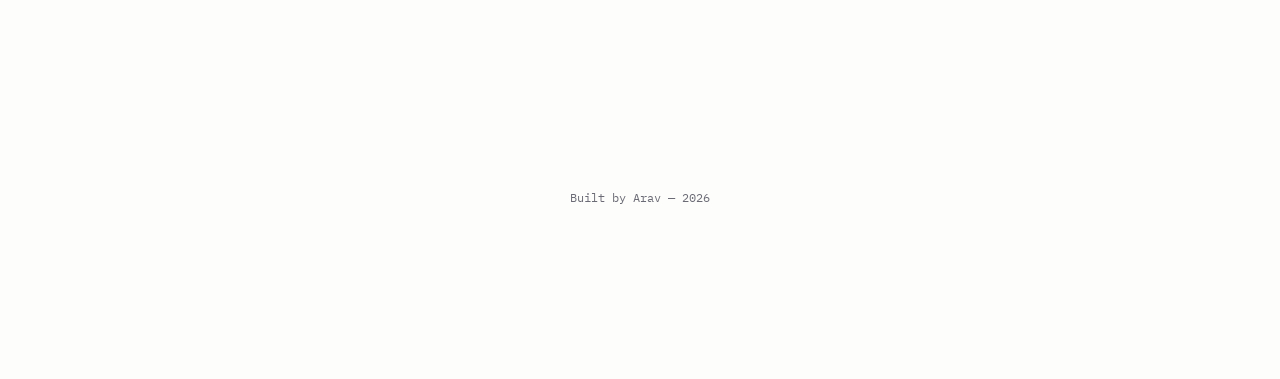
==== commit da2ef7af: "Highlight 3rd Prize Emerging Technology recognition in Arch-Ai-Tex case study" ====
--- a/projects/arch-ai-tex.html
+++ b/projects/arch-ai-tex.html
@@ -67,6 +67,9 @@
         <span class="project-status" data-status="open-source">
           <span class="project-status-dot"></span>Open Source
         </span>
+        <span class="cs-award-badge">
+          <span class="cs-award-badge-dot"></span>3rd Prize — Science Exhibition (Emerging Tech)
+        </span>
         <span class="project-visitors">500+ visitors</span>
         <div class="project-tags">
           <span>Python</span>
@@ -161,6 +164,24 @@
           <p>
             Demonstrated that neural generative modeling coupled with machine learning regression can generate structurally plausible, constraint-compliant architectural drawings. The project has earned 500+ visitors and serves as an interactive showcase of hardware-AI convergence.
           </p>
+
+          <div class="cs-award-card">
+            <div class="cs-award-content">
+              <span class="cs-award-eyebrow">
+                <svg width="13" height="13" viewBox="0 0 24 24" fill="currentColor"><path d="M12 2l2.4 7.4h7.6l-6.2 4.5 2.4 7.5-6.2-4.6-6.2 4.6 2.4-7.5-6.2-4.5h7.6z"/></svg>
+                Award &amp; Recognition
+              </span>
+              <h3 class="cs-award-title">3rd Prize — Science Exhibition (Emerging Tech)</h3>
+              <p class="cs-award-desc">
+                Awarded 3rd Prize in Science exhibition under Emerging Technology for combining deep generative AI with embedded IoT sensor telemetry.
+              </p>
+            </div>
+            <div class="cs-award-thumb-wrap">
+              <a href="../assets/projects/arch-award-trophy.jpg" target="_blank" rel="noopener" title="View Trophy Photo">
+                <img src="../assets/projects/arch-award-trophy.jpg" alt="Zonal Level Science Activities 3rd Prize Trophy" />
+              </a>
+            </div>
+          </div>
         </div>
       </section>
 
